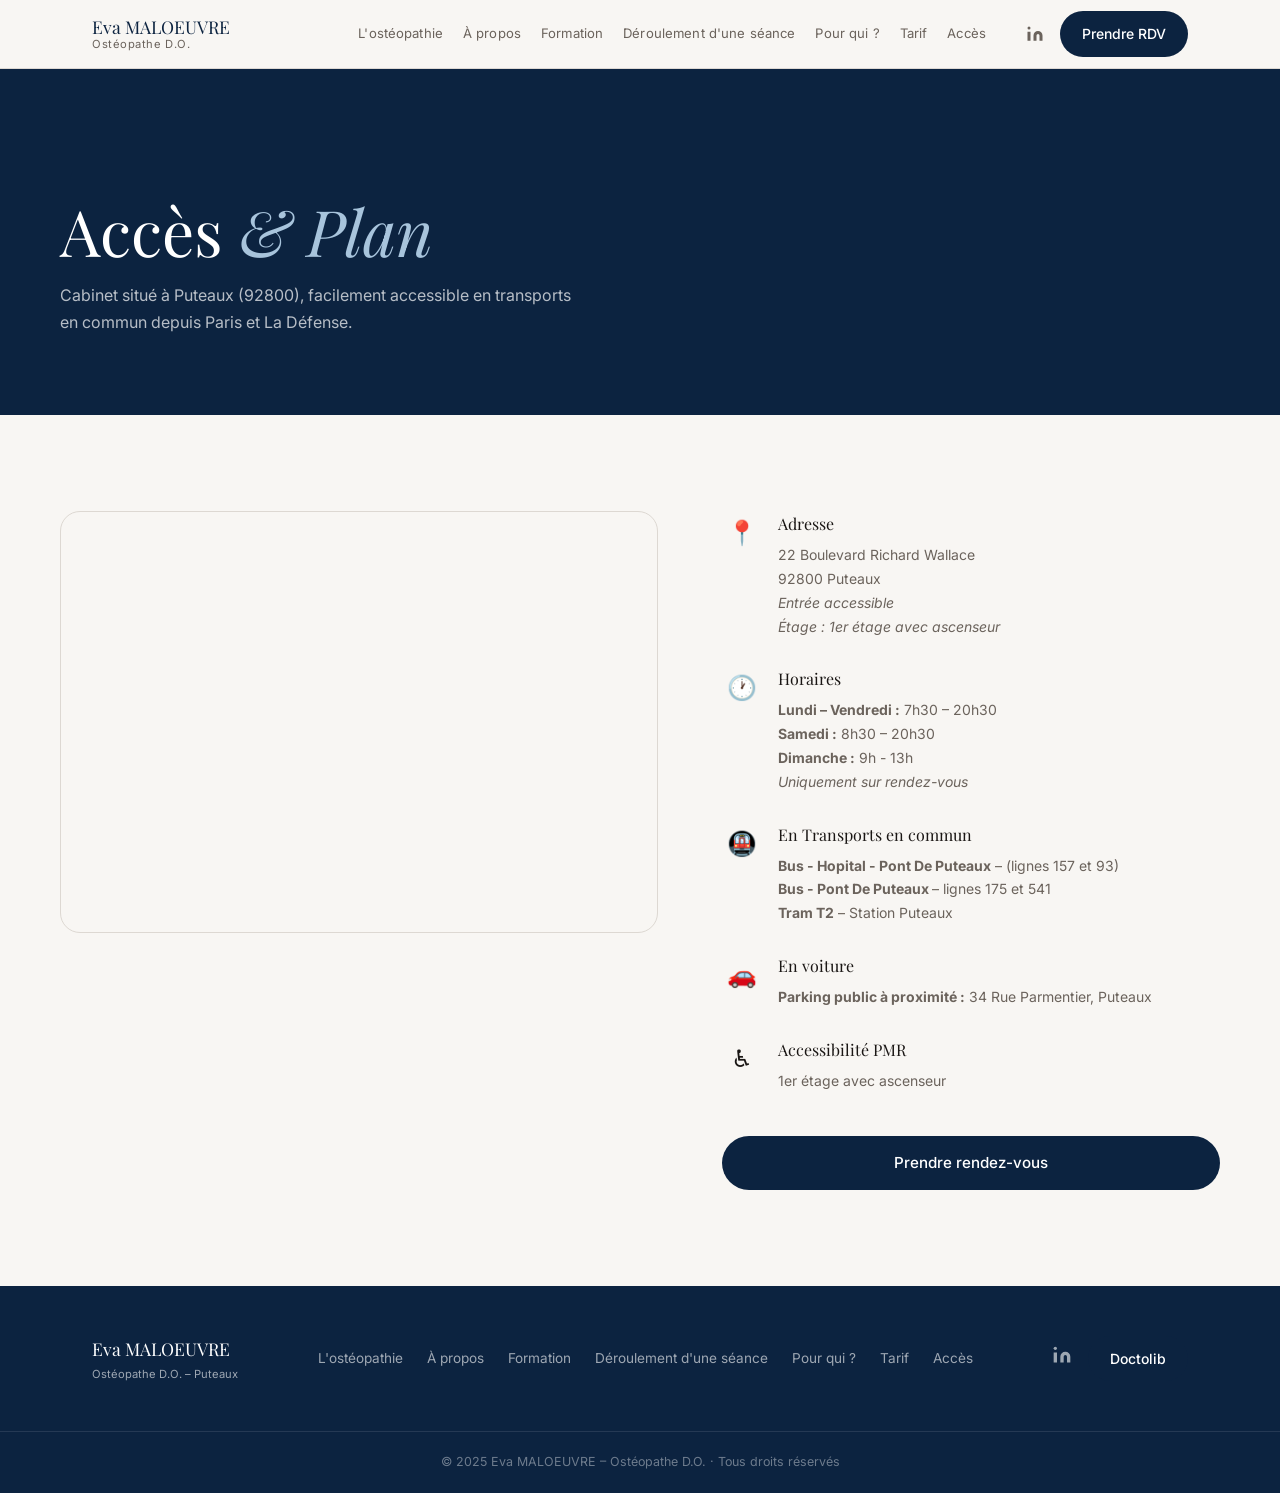
==== access.html @ df34d0b0 "premier commit" ====
<!DOCTYPE html>
<html lang="fr">
<head>
  <meta charset="UTF-8" />
  <meta name="viewport" content="width=device-width, initial-scale=1.0" />
  <title>Accès & Plan – Eva MALOEUVRE Ostéopathe Puteaux</title>

  <link rel="preconnect" href="https://fonts.googleapis.com" />
  <link rel="preconnect" href="https://fonts.gstatic.com" crossorigin />
  <link href="https://fonts.googleapis.com/css2?family=Playfair+Display:ital,wght@0,400;0,500;1,400&family=Inter:wght@300;400;500&display=swap" rel="stylesheet" />

  <link rel="stylesheet" href="style/variables.css" />
  <link rel="stylesheet" href="style/main.css" />
</head>

<body>

  <!-- NAV (identique à index.html) -->
  <header class="nav">
    <div class="nav__inner">
      <a href="index.html" class="nav__logo">
        Eva MALOEUVRE
        <span>Ostéopathe D.O.</span>
      </a>

      <nav class="nav__links">
        <a href="index.html#osteo">L'ostéopathie</a>
        <a href="index.html#apropos">À propos</a>
        <a href="index.html#parcours">Formation</a>
        <a href="index.html#deroulement">Déroulement d'une séance</a>
        <a href="index.html#publics">Pour qui ?</a>
        <a href="index.html#tarif">Tarif</a>
        <a href="access.html">Accès</a>
      </nav>

      <div class="nav__actions">
        <a href="https://www.linkedin.com/in/eva-maloeuvre-a48ba0321/R" target="_blank" rel="noopener" class="nav__icon" aria-label="LinkedIn">
          <svg width="18" height="18" viewBox="0 0 24 24" fill="currentColor"><path d="M16 8a6 6 0 016 6v7h-4v-7a2 2 0 00-2-2 2 2 0 00-2 2v7h-4v-7a6 6 0 016-6zM2 9h4v12H2z"/><circle cx="4" cy="4" r="2"/></svg>
        </a>
        <a href="https://www.doctolib.fr/osteopathe/puteaux/eva-maloeuvre" target="_blank" rel="noopener" class="btn btn--primary">
          Prendre RDV
        </a>
      </div>

      <button class="nav__burger" id="burger" aria-label="Menu">
        <span></span><span></span><span></span>
      </button>

    </div>

    <!-- menu mobile déroulant -->
    <div class="nav__mobile" id="mobile-menu">
        <a href="#osteo">L'ostéopathie</a>
        <a href="#apropos">À propos</a>
        <a href="#parcours">Formation</a>
        <a href="#deroulement">Déroulement d'une séance</a>
        <a href="#publics">Pour qui ?</a>
        <a href="#tarif">Tarif</a>
        <a href="access.html">Accès</a>
      <a href="https://www.doctolib.fr/osteopathe/puteaux/eva-maloeuvre" target="_blank" class="btn btn--primary">Prendre RDV sur Doctolib</a>
    </div>
  </header>


  <!-- PAGE HEADER -->
  <div class="page-header">
    <div class="page-header__inner">
      <h1 class="page-header__title">Accès <em>& Plan</em></h1>
      <p class="page-header__sub">Cabinet situé à Puteaux (92800), facilement accessible en transports en commun depuis Paris et La Défense.</p>
    </div>
  </div>


  <!-- CARTE + INFOS -->
  <section class="section acces">
    <div class="section__inner acces__inner">

      <!-- Carte Google Maps -->
      <div class="acces__map">
        <iframe
          iframe src="https://www.google.com/maps/embed?pb=!1m18!1m12!1m3!1d2623.8891284074216!2d2.241089!3d48.879390099999995!2m3!1f0!2f0!3f0!3m2!1i1024!2i768!4f13.1!3m3!1m2!1s0x47e665bd5a4ec871%3A0xa9710fece3dd5354!2sEva%20MALOEUVRE%20Ost%C3%A9opathe%20D.O!5e0!3m2!1sen!2sfr!4v1783077336001!5m2!1sen!2sfr" 
          width="100%"
          height="420"
          style="border:0; border-radius: 16px;"
          allowfullscreen=""
          loading="lazy"
          referrerpolicy="no-referrer-when-downgrade"
          title="Localisation du cabinet">
        </iframe>
      </div>

      <!-- Infos pratiques -->
      <div class="acces__infos">

        <div class="acces__bloc">
          <div class="acces__icon">📍</div>
          <div>
            <h3>Adresse</h3>
            <p>
              22 Boulevard Richard Wallace<br>
              92800 Puteaux
            </p>
            <p><em> Entrée accessible
            <br>Étage : 1er étage avec ascenseur </em></p>
          </div>
        </div>

        <div class="acces__bloc">
          <div class="acces__icon">🕐</div>
          <div>
            <h3>Horaires</h3>
            <p>
              <strong>Lundi – Vendredi :</strong> 7h30 – 20h30<br>
              <strong>Samedi :</strong> 8h30 – 20h30 <br>
              <strong>Dimanche :</strong> 9h - 13h <br> 
              <em>Uniquement sur rendez-vous</em>
            </p>
          </div>
        </div>

        <div class="acces__bloc">
          <div class="acces__icon">🚇</div>
          <div>
            <h3>En Transports en commun</h3>
            <p>
              <strong>Bus - Hopital - Pont De Puteaux</strong> – (lignes 157 et 93) <br>
              <strong>Bus - Pont De Puteaux </strong> – lignes 175 et 541 <br>
              <strong>Tram T2</strong> – Station Puteaux<br>
          </div>
        </div>

        <div class="acces__bloc">
          <div class="acces__icon">🚗</div>
          <div>
            <h3>En voiture</h3>
            <p>
              <strong>Parking public à proximité :</strong> 34 Rue Parmentier, Puteaux<br>
            </p>
          </div>
        </div>

        <div class="acces__bloc">
          <div class="acces__icon">♿</div>
          <div>
            <h3>Accessibilité PMR</h3>
            <p>
              1er étage avec ascenseur
            </p>
          </div>
        </div>

        <a href="https://www.doctolib.fr/osteopathe/puteaux/eva-maloeuvre" 
        target="_blank" class="btn btn--primary btn--lg" style="margin-top: 1rem;">
          Prendre rendez-vous
        </a>

      </div>

    </div>
  </section>


  <!-- ========================================================
       FOOTER
  ======================================================== -->
  <footer class="footer">
    <div class="footer__inner">

      <div class="footer__brand">
        <p class="footer__name">Eva MALOEUVRE</p>
        <p class="footer__title">Ostéopathe D.O. – Puteaux</p>
      </div>

      <div class="footer__links">
        <a href="index.html#osteo">L'ostéopathie</a>
        <a href="index.html#apropos">À propos</a>
        <a href="index.html#parcours">Formation</a>
        <a href="index.html#deroulement">Déroulement d'une séance</a>
        <a href="index.html#publics">Pour qui ?</a>
        <a href="index.html#tarif">Tarif</a>
        <a href="access.html">Accès</a>
      </div>

      <div class="footer__social">
        <a href="https://www.linkedin.com/in/AREMPLACER" target="_blank" rel="noopener" aria-label="LinkedIn">
          <svg width="20" height="20" viewBox="0 0 24 24" fill="currentColor"><path d="M16 8a6 6 0 016 6v7h-4v-7a2 2 0 00-2-2 2 2 0 00-2 2v7h-4v-7a6 6 0 016-6zM2 9h4v12H2z"/><circle cx="4" cy="4" r="2"/></svg>
        </a>
        <a href="https://www.doctolib.fr/osteopathe/puteaux/eva-maloeuvre" target="_blank" rel="noopener" class="btn btn--primary">
          Doctolib
        </a>
      </div>

    </div>
    <div class="footer__bottom">
      <p>© 2025 Eva MALOEUVRE – Ostéopathe D.O. · Tous droits réservés</p>
    </div>
  </footer>

  <script src="js/main.js"></script>
</body>
</html>
---- style/variables.css ----
:root {
    --bleu: #0C2340;
    --bleu-mid: #1A3A5C;
    --bleu-lt: #E6EEF6;
    --bleu-accent: #2C5F8A;

    --blanc: #FFFFFF;
    --creme: #F8F6F3;
    --sable: #EDE9E4;
    --bordure: #DDD8D2;

    --texte: #1A1614;
    --texte-muted: #6B635C;

    --serif: 'Playfair Display', Georgia, serif;
    --sans: 'Inter', system-ui, sans-serif;

    --radius-sm: 8px;
    --radius-md: 12px;
    --radius-lg: 20px;
    --radius-xl: 32px;

    --max-width: 1160px;
    --nav-height: 68px;
  }
---- style/main.css ----
/* ══════════════════════════════════════════
   RESET & BASE
══════════════════════════════════════════ */
*, *::before, *::after {
  box-sizing: border-box;
  margin: 0;
  padding: 0;
}

html {
  scroll-behavior: smooth;
}

body {
  font-family: var(--sans);
  background: var(--creme);
  color: var(--texte);
  line-height: 1.65;
  -webkit-font-smoothing: antialiased;
}

img {
  max-width: 100%;
  display: block;
}

a {
  color: inherit;
  text-decoration: none;
}

ul {
  list-style: none;
}

/* ══════════════════════════════════════════
   TYPOGRAPHIE GLOBALE
══════════════════════════════════════════ */
.section__title {
  font-family: var(--serif);
  font-size: clamp(1.8rem, 3vw, 2.6rem);
  font-weight: 400;
  line-height: 1.2;
  color: var(--texte);
  margin-bottom: 1.25rem;

  /* Empêche les coupures de mots moches */
  overflow-wrap: break-word;
  hyphens: none;
}

.section__title em {
  font-style: italic;
  color: var(--bleu);
}

.label {
  display: inline-block;
  font-size: 0.72rem;
  font-weight: 500;
  letter-spacing: 0.14em;
  text-transform: uppercase;
  color: var(--bleu-accent);
  margin-bottom: 0.75rem;
}

.section__sub {
  font-size: 1rem;
  color: var(--texte-muted);
  max-width: 520px;
  margin: 0 auto;
}

.section__sub2 {
  font-size: 1rem;
  color: var(--texte-muted);
  margin: left;
}
/* ══════════════════════════════════════════
   BOUTONS
══════════════════════════════════════════ */
.btn {
  display: inline-flex;
  align-items: center;
  justify-content: center;
  gap: 8px;
  padding: 11px 22px;
  border-radius: 999px;
  font-family: var(--sans);
  font-size: 0.875rem;
  font-weight: 500;
  cursor: pointer;
  border: none;
  transition: background 0.2s, transform 0.15s, opacity 0.2s;
  white-space: nowrap;
}

.btn:hover {
  transform: translateY(-1px);
}

.btn--primary {
  background: var(--bleu);
  color: var(--blanc);
}

.btn--primary:hover {
  background: var(--bleu-mid);
}

.btn--ghost {
  background: transparent;
  color: var(--bleu);
  border: 1.5px solid var(--bleu);
}

.btn--ghost:hover {
  background: var(--bleu-lt);
}

.btn--lg {
  padding: 14px 30px;
  font-size: 0.95rem;
}

/* ══════════════════════════════════════════
   NAVIGATION
══════════════════════════════════════════ */
.nav {
  position: fixed;
  top: 0;
  left: 0;
  right: 0;
  z-index: 100;
  background: rgba(248, 246, 243, 0.95);
  backdrop-filter: blur(10px);
  border-bottom: 1px solid var(--bordure);
}

.nav__inner {
  max-width: var(--max-width);
  margin: 0 auto;
  padding: 0 2rem;
  height: var(--nav-height);
  display: flex;
  align-items: center;
  gap: 1.5rem;
}

.nav__logo {
  font-family: var(--serif);
  font-size: 1.1rem;
  font-weight: 400;
  color: var(--bleu);
  line-height: 1.2;
  flex-shrink: 0;
}

.nav__logo span {
  display: block;
  font-family: var(--sans);
  font-size: 0.7rem;
  font-weight: 400;
  color: var(--texte-muted);
  letter-spacing: 0.05em;
  margin-top: 1px;
}

.nav__links {
  display: flex;
  align-items: center;
  gap: 1.25rem;   /* réduit pour tenir plus de liens */
  margin-left: auto;
}

.nav__links a {
  font-size: 0.82rem;  /* légèrement réduit pour les liens supplémentaires */
  font-weight: 400;
  color: var(--texte-muted);
  letter-spacing: 0.01em;
  transition: color 0.2s;
  white-space: nowrap;
}

.nav__links a:hover,
.nav__links a.active {
  color: var(--bleu);
}

.nav__actions {
  display: flex;
  align-items: center;
  gap: 1rem;
  margin-left: 1rem;
  flex-shrink: 0;
}

.nav__icon {
  display: flex;
  align-items: center;
  color: var(--texte-muted);
  transition: color 0.2s;
}

.nav__icon:hover {
  color: var(--bleu);
}

.nav__burger {
  display: none;
  flex-direction: column;
  gap: 5px;
  background: none;
  border: none;
  cursor: pointer;
  padding: 4px;
  margin-left: auto;
}

.nav__burger span {
  display: block;
  width: 22px;
  height: 1.5px;
  background: var(--texte);
  transition: transform 0.25s, opacity 0.25s;
}

/* menu mobile */
.nav__mobile {
  display: none;
  flex-direction: column;
  background: var(--blanc);
  border-top: 1px solid var(--bordure);
  padding: 1rem 2rem 1.5rem;
}

.nav__mobile.is-open {
  display: flex;
}

.nav__mobile a {
  padding: 0.65rem 0;
  font-size: 0.95rem;
  color: var(--texte-muted);
  border-bottom: 1px solid var(--bordure);
  transition: color 0.2s;
}

.nav__mobile a:last-child {
  border-bottom: none;
  margin-top: 1rem;
}

.nav__mobile a:hover {
  color: var(--bleu);
}

/* ══════════════════════════════════════════
   SECTIONS COMMUNES
══════════════════════════════════════════ */
.section {
  padding: 6rem 2rem;
}

.section__inner {
  max-width: var(--max-width);
  margin: 0 auto;
}

.section__header {
  text-align: center;
  margin-bottom: 3.5rem;
}

/* ══════════════════════════════════════════
   PAGE HEADER (access.html)
══════════════════════════════════════════ */
.page-header {
  background: var(--bleu);
  padding: 8rem 2rem 5rem;
  margin-top: var(--nav-height);
}

.page-header__inner {
  max-width: var(--max-width);
  margin: 0 auto;
}

.page-header .label {
  color: rgba(255,255,255,0.6);
}

.page-header__title {
  font-family: var(--serif);
  font-size: clamp(2.5rem, 5vw, 4rem);
  font-weight: 400;
  color: var(--blanc);
  line-height: 1.1;
  margin-bottom: 1rem;
}

.page-header__title em {
  font-style: italic;
  color: #A8C4DC;
}

.page-header__sub {
  color: rgba(255,255,255,0.7);
  font-size: 1rem;
  max-width: 520px;
}

/* ══════════════════════════════════════════
   HERO
══════════════════════════════════════════ */
.hero {
  min-height: 100vh;
  margin-top: var(--nav-height);
  display: grid;
  grid-template-columns: 1fr 1fr;
  max-width: var(--max-width);
  margin-left: auto;
  margin-right: auto;
  padding: 0 2rem;
  gap: 4rem;
  align-items: center;
}

.hero__content {
  padding: 4rem 0;
}

.hero__surtitle {
  font-size: 0.78rem;
  font-weight: 500;
  letter-spacing: 0.1em;
  text-transform: uppercase;
  color: var(--bleu-accent);
  margin-bottom: 1.25rem;
}

.hero__title {
  font-family: var(--serif);
  font-size: clamp(2.2rem, 4vw, 3.4rem);
  font-weight: 400;
  line-height: 1.15;
  color: var(--texte);
  margin-bottom: 1.5rem;
}

.hero__title em {
  font-style: italic;
  color: var(--bleu);
}

.hero__sub {
  font-size: 1.05rem;
  color: var(--texte-muted);
  line-height: 1.75;
  max-width: 460px;
  margin-bottom: 2.5rem;
}

.hero__ctas {
  display: flex;
  gap: 1rem;
  flex-wrap: wrap;
  margin-top: 2rem;
}

/* Photo hero */
.hero__photo {
  display: flex;
  justify-content: center;
  align-items: center;
}

.hero__photo img {
  width: 100%;
  max-width: 420px;
  height: 560px;
  object-fit: cover;
  object-position: top center;
  border-radius: var(--radius-xl);
}

/* ══════════════════════════════════════════
   OSTÉOPATHIE
══════════════════════════════════════════ */
.osteo {
  background: var(--bleu);
  padding: 6rem 2rem;
}

.osteo__inner {
  max-width: var(--max-width);
  margin: 0 auto;
  display: grid;
  grid-template-columns: 1fr 1fr;  /* colonne gauche = photo, droite = texte */
  gap: 5rem;
  align-items: center;
}

.hero__photo2 {
  order : 1; 
  display: flex;
  justify-content: center;
  align-items: center;
}

.hero__photo2 img {
  width: 100%;
  max-width: 480px;
  height: 540px;
  object-fit: cover;
  border-radius: var(--radius-xl);
}

.osteo__text {
  order: 2;
}

.osteo__text .section__title {
  color: var(--blanc);
  white-space: nowrap;          
  overflow: visible;
}

@media (max-width: 600px) {
  .osteo__text .section__title {
    white-space: normal;
  }
}

.osteo__text .section__title em {
  font-style: italic;
  color: #A8C4DC;
  white-space: nowrap; 
}

.osteo__text .label {
  color: rgba(255,255,255,0.6);
}

.osteo__text p {
  font-size: 0.97rem;
  color: rgba(255,255,255,0.75);
  line-height: 1.8;
  margin-bottom: 1rem;
}

/* ══════════════════════════════════════════
A PROPOS
══════════════════════════════════════════ */
.apropos {
  background: var(--bordure);
  padding: 6rem 2rem;
}

.apropos__inner {
  max-width: var(--max-width);
  margin: 0 auto;
  display: grid;
  grid-template-columns: 1fr;
  gap: 5rem;
  align-items: center;
}

.apropos__text .section__title {
  color: var(--bleu);
  white-space: nowrap;         
  overflow: visible;
}

/* Si le titre est trop long sur mobile, on enlève le no-wrap */
@media (max-width: 600px) {
  .apropos__text .section__title {
    white-space: normal;
  }
}

.apropos__text .section__title em {
  font-style: italic;
  color: var(--bleu-mid);
  white-space: nowrap; 
}

.apropos__text .label {
  color: rgba(255,255,255,0.6);
}

.apropos__text p {
  font-size: 0.97rem;
  color: rgba(0, 0, 0, 0.75);
  line-height: 1.8;
  margin-bottom: 1rem;
}

/* ══════════════════════════════════════════
   PARCOURS
══════════════════════════════════════════ */
.parcours {
  background: var(--sable);
}

.parcours__inner {
  max-width: var(--max-width);
  margin: 0 auto;
}

.parcours__content .section__title {
  color: var(--bleu);
  white-space: nowrap;         
  overflow: visible;
}

.parcours__content p:not(.label):not(.timeline__date) {
  font-size: 0.97rem;
  color: var(--texte-muted);
  line-height: 1;
  margin-bottom: 1.5rem;
}

.cv-group__title {
  font-size: 1.25rem;
  font-weight: 700;
  text-transform: uppercase;
  letter-spacing: 0.08em;
  color: var(--bleu);
  margin-top: 2.5rem;
  margin-bottom: 0.5rem;
}

.cv-group__title:first-child {
  margin-top: 0;
}

.cv-list {
  display: flex;
  flex-direction: column;
  gap: 1rem;
  margin-top: 2.5rem;
}

.cv-item {
  border-left: 3px solid var(--bleu); 
  padding-left: 1.5rem;
}

.cv-item__date {
  font-size: 1.15rem;
  text-transform: uppercase;
  letter-spacing: 0.05em;
  color: var(--bleu);
  margin-bottom: 0.3rem;
}

.cv-item__title {
  font-size: 1.15rem;
  font-weight: 700;
  margin-bottom: 0.4rem;
  color: var(--bleu);
}

.cv-item__desc {
  font-size: 0.95rem;
  line-height: 1;
  color: rgba(0,0,0,0.7); /* adapte selon ton fond de section */
}

/* ══════════════════════════════════════════
   DEROULEMENT
══════════════════════════════════════════ */

.deroulement {
  background: var(--blanc);
}

.deroulement__inner {
  max-width: var(--max-width);
  margin: 0 auto;
}

.deroulement__content p:not(.label):not(.timeline__date) {
  font-size: 0.97rem;
  color: var(--texte-muted);
  line-height: 1.8;
  margin-bottom: 1.5rem;
}

.deroulement__text .section__title {
  color: var(--bleu);
  white-space: nowrap;         
  overflow: visible;
}

.deroulement__content .section__title em {
  font-style: italic;
  color: var(--bleu-mid);
  white-space: nowrap; 
}

/* Timeline */
.timeline {
  display: flex;
  flex-direction: column;
  margin-top: 2rem;
  margin-bottom: 2rem;
  position: relative;
}

.timeline::before {
  content: '';
  position: absolute;
  left: 7px;
  top: 8px;
  bottom: 8px;
  width: 1px;
  background: var(--bordure);
}

.timeline__item {
  display: flex;
  gap: 1.5rem;
  padding-bottom: 2.5rem;
  position: relative;
}

.timeline__item:last-child {
  padding-bottom: 0;
}

.timeline__dot {
  width: 15px;
  height: 15px;
  border-radius: 50%;
  background: var(--blanc);
  border: 2px solid var(--bleu);
  flex-shrink: 0;
  margin-top: 4px;
  position: relative;
  z-index: 1;
}

.timeline__item:last-child .timeline__dot {
  background: var(--bleu);
}


.timeline__body h3 {
  font-family: var(--serif);
  font-size: 1.1rem;
  font-weight: 400;
  color: var(--texte);
  margin-bottom: 0.35rem;
}

.timeline__body p {
  font-size: 0.875rem;
  color: var(--texte-muted);
  line-height: 1.65;
}


.deroulement-bubble {
  background: var(--bleu);
  border-radius: var(--radius-xl);
  padding: 1rem 1.75rem;
  text-align: center;
  transition: transform 0.2s, box-shadow 0.2s, border-color 0.2s;
}

.deroulement-bubble:hover {
  transform: translateY(-4px);
  box-shadow: 0 16px 40px rgba(12, 35, 64, 0.08);
  border-color: var(--bleu-accent);
}

.deroulement-bubble h3 {
  font-family: var(--serif);
  font-size: 1.2rem;
  font-weight: 400;
  color: var(--blanc);
  margin-bottom: 0.6rem;
}

.deroulement-bubble p {
  font-size: 0.87rem;
  color: var(--bordure);
  line-height: 1.7;
}

/* ══════════════════════════════════════════
   PUBLICS 
══════════════════════════════════════════ */
.publics {
  background: var(--creme);
}

.publics__inner {
  max-width: var(--max-width);
  margin: 0 auto;
}

.publics__content .section__title {
  color: var(--bleu);
  white-space: nowrap;         
  overflow: visible;
}

.publics__content p:not(.label):not(.timeline__date) {
  font-size: 0.97rem;
  color: var(--texte-muted);
  line-height: 1;
  margin-bottom: 1.5rem;
}

.publics__grid {
  display: grid;
  grid-template-columns: repeat(3, 1fr);
  gap: 1.5rem;
  margin: 1.5rem auto 3.5rem auto;
}

.public-bubble {
  background: var(--blanc);
  border: 1px solid var(--bordure);
  border-radius: var(--radius-xl);
  padding: 2rem 1.75rem;
  text-align: left;
  transition: transform 0.2s, box-shadow 0.2s, border-color 0.2s;
}

.public-bubble:hover {
  transform: translateY(-4px);
  box-shadow: 0 16px 40px rgba(12, 35, 64, 0.08);
  border-color: var(--bleu-accent);
}

.public-bubble__icon {
  font-size: 2.5rem;
  margin-bottom: 1rem;
  text-align: center; 
}

.public-bubble h3 {
  text-align: center; 
}

.public-bubble h3 {
  font-family: var(--serif);
  font-size: 1.2rem;
  font-weight: 400;
  color: var(--bleu);
  margin-bottom: 0.6rem;
}

.public-bubble__intro {
  font-size: 0.87rem;
  color: var(--texte-muted);
  line-height: 1.7;
  margin-bottom: 1.2rem;
}

.public-bubble__label {
  font-size: 0.85rem;
  font-weight: 600;
  color: var(--bleu);
  margin-top: 1rem;
  margin-bottom: 0.5rem;
}

.public-bubble__list {
  list-style: disc;
  padding-left: 1.2rem;
  margin-bottom: 0.5rem;
}

.public-bubble__list li {
  font-size: 0.87rem;
  color: var(--texte-muted);
  line-height: 1.6;
  margin-bottom: 0.4rem;
}

.public-bubble__desc {
  font-size: 0.87rem;
  color: var(--texte-muted);
  line-height: 1.7;
  margin-top: 0.3rem;
}
/* ══════════════════════════════════════════
   TARIF
══════════════════════════════════════════ */
.tarif {
  background: var(--blanc);
}

.tarif__card {
  max-width: 680px;
  margin: 0 auto;
  background: var(--bleu-lt);
  border: 1px solid var(--bleu-accent);
  border-radius: var(--radius-xl);
  padding: 3rem;
  display: flex;
  flex-direction: column;
  gap: 2rem;
}

.tarif__price {
  display: flex;
  align-items: baseline;
  gap: 0.75rem;
}

.tarif__amount {
  font-family: var(--serif);
  font-size: 4rem;
  font-weight: 400;
  color: var(--bleu);
  line-height: 1;
}

.tarif__per {
  font-size: 1rem;
  color: var(--texte-muted);
}

.tarif__details {
  border-top: 1px solid var(--bordure);
  padding-top: 1.5rem;
}

.tarif__details p {
  font-size: 0.95rem;
  color: var(--texte-muted);
  margin-bottom: 1rem;
  line-height: 1.75;
}

.tarif__details ul {
  display: flex;
  flex-direction: column;
  gap: 0.4rem;
}

.tarif__details li {
  font-size: 0.875rem;
  color: var(--texte-muted);
  padding-left: 1.25rem;
  position: relative;
}

.tarif__details li::before {
  content: '–';
  position: absolute;
  left: 0;
  color: var(--bleu-accent);
}

.tarif__mutuelle {
  background: var(--blanc);
  border-radius: var(--radius-md);
  padding: 1.25rem 1.5rem;
}

.tarif__mutuelle p {
  font-size: 0.875rem;
  color: var(--texte-muted);
  line-height: 1.7;
}

.tarif__cta {
  align-self: flex-start;
}

/* ══════════════════════════════════════════
   ACCÈS (access.html)
══════════════════════════════════════════ */
.acces__inner {
  display: grid;
  grid-template-columns: 1.2fr 1fr;
  gap: 4rem;
  align-items: start;
}

.acces__map {
  border-radius: var(--radius-lg);
  overflow: hidden;
  border: 1px solid var(--bordure);
}

.acces__map iframe {
  display: block;
  width: 100%;
  height: 420px;
  border: 0;
}

.acces__infos {
  display: flex;
  flex-direction: column;
  gap: 1.75rem;
}

.acces__bloc {
  display: flex;
  gap: 1rem;
  align-items: flex-start;
}

.acces__icon {
  font-size: 1.5rem;
  flex-shrink: 0;
  width: 40px;
  text-align: center;
  padding-top: 2px;
}

.acces__bloc h3 {
  font-family: var(--serif);
  font-size: 1rem;
  font-weight: 400;
  color: var(--texte);
  margin-bottom: 0.35rem;
}

.acces__bloc p {
  font-size: 0.875rem;
  color: var(--texte-muted);
  line-height: 1.7;
}

/* ══════════════════════════════════════════
   FOOTER
══════════════════════════════════════════ */
.footer {
  background: var(--bleu);
  color: rgba(255,255,255,0.6);
}

.footer__inner {
  max-width: var(--max-width);
  margin: 0 auto;
  padding: 3rem 2rem;
  display: flex;
  align-items: center;
  justify-content: space-between;
  gap: 2rem;
  flex-wrap: wrap;
}

.footer__name {
  font-family: var(--serif);
  font-size: 1.1rem;
  color: var(--blanc);
  font-weight: 400;
}

.footer__title {
  font-size: 0.7rem;
  margin-top: 2px;
}

.footer__links {
  display: flex;
  gap: 1.5rem;
  flex-wrap: wrap;
}

.footer__links a {
  font-size: 0.85rem;
  color: rgba(255,255,255,0.6);
  transition: color 0.2s;
}

.footer__links a:hover {
  color: var(--blanc);
}

.footer__social {
  display: flex;
  align-items: center;
  gap: 1rem;
}

.footer__social a:first-child {
  color: rgba(255,255,255,0.6);
  transition: color 0.2s;
}

.footer__social a:first-child:hover {
  color: var(--blanc);
}

.footer__bottom {
  border-top: 1px solid rgba(255,255,255,0.1);
  padding: 1.25rem 2rem;
  text-align: center;
}

.footer__bottom p {
  font-size: 0.78rem;
  color: rgba(255,255,255,0.4);
}

/* ══════════════════════════════════════════
   RESPONSIVE – TABLETTE
══════════════════════════════════════════ */
@media (max-width: 960px) {
  /* Hero */
  .hero {
    grid-template-columns: 1fr;
    padding-top: 3rem;
    padding-bottom: 3rem;
    gap: 2rem;
    min-height: auto;
  }

  .hero__photo { order: -1; }

  .hero__photo img {
    height: 340px;
    max-width: 100%;
  }

  /* Ostéo : passe en colonne unique */
  .osteo__inner {
    grid-template-columns: 1fr;
    gap: 3rem;
  }

  /* Sur tablette : photo au-dessus du texte */
  .hero__photo2 {
    order: -1;
  }

  .hero__photo2 img {
    height: 300px;
    max-width: 100%;
  }

  /* Publics */
  .publics__grid {
    grid-template-columns: repeat(2, 1fr);
  }

  /* Accès */
  .acces__inner {
    grid-template-columns: 1fr;
    gap: 2.5rem;
  }

  /* Footer */
  .footer__inner {
    flex-direction: column;
    text-align: center;
    gap: 1.5rem;
  }

  .footer__links {
    justify-content: center;
  }
}

/* ══════════════════════════════════════════
   RESPONSIVE – MOBILE
══════════════════════════════════════════ */
@media (max-width: 640px) {
  .section {
    padding: 4rem 1.25rem;
  }

  .nav__links,
  .nav__actions {
    display: none;
  }

  .nav__burger {
    display: flex;
  }

  .publics__grid {
    grid-template-columns: 1fr;
  }

  .tarif__card {
    padding: 2rem 1.5rem;
  }

  .tarif__amount {
    font-size: 3rem;
  }

  .hero__ctas {
    flex-direction: column;
  }

  .btn--lg {
    text-align: center;
    justify-content: center;
  }
}
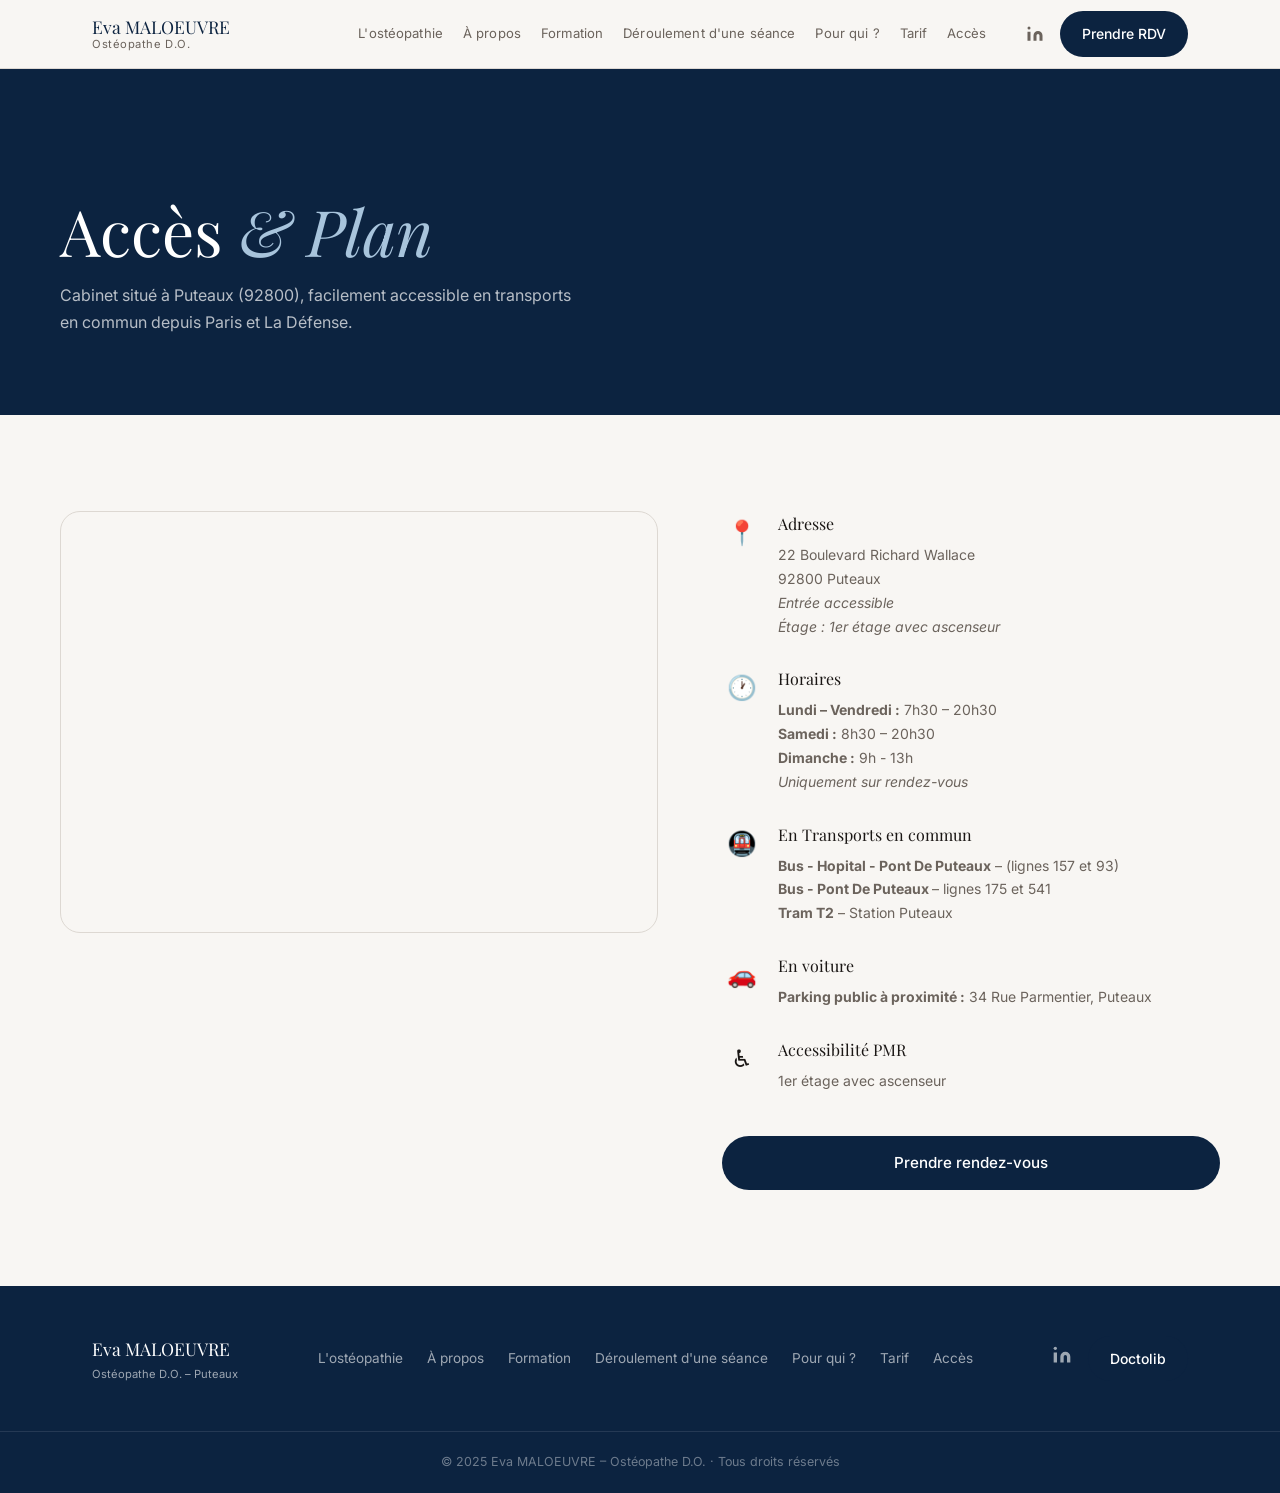
==== commit 867c98d7: "Change script source path to uppercase 'JS'" ====
--- a/access.html
+++ b/access.html
@@ -196,6 +196,6 @@
     </div>
   </footer>
 
-  <script src="js/main.js"></script>
+  <script src="JS/main.js"></script>
 </body>
 </html>
--- a/style/main.css
+++ b/style/main.css
@@ -126,6 +126,7 @@
 /* ══════════════════════════════════════════
    NAVIGATION
 ══════════════════════════════════════════ */
+
 .nav {
   position: fixed;
   top: 0;
@@ -145,6 +146,7 @@
   display: flex;
   align-items: center;
   gap: 1.5rem;
+  position: relative;
 }
 
 .nav__logo {
@@ -169,12 +171,12 @@
 .nav__links {
   display: flex;
   align-items: center;
-  gap: 1.25rem;   /* réduit pour tenir plus de liens */
+  gap: 1.25rem;
   margin-left: auto;
 }
 
 .nav__links a {
-  font-size: 0.82rem;  /* légèrement réduit pour les liens supplémentaires */
+  font-size: 0.82rem;
   font-weight: 400;
   color: var(--texte-muted);
   letter-spacing: 0.01em;
@@ -206,6 +208,8 @@
   color: var(--bleu);
 }
 
+
+/* Burger mobile */
 .nav__burger {
   display: none;
   flex-direction: column;
@@ -225,10 +229,15 @@
   transition: transform 0.25s, opacity 0.25s;
 }
 
-/* menu mobile */
+/* Menu mobile */
 .nav__mobile {
   display: none;
   flex-direction: column;
+  position: absolute;
+  top: 100%;
+  left: 0;
+  right: 0;
+
   background: var(--blanc);
   border-top: 1px solid var(--bordure);
   padding: 1rem 2rem 1.5rem;
@@ -253,6 +262,29 @@
 
 .nav__mobile a:hover {
   color: var(--bleu);
+}
+
+
+/* Ajustements mobile */
+@media (max-width: 640px) {
+
+  .nav__inner {
+    padding: 0 1.25rem;
+  }
+
+  .nav__logo {
+    font-size: 1rem;
+  }
+
+  .nav__links,
+  .nav__actions {
+    display: none;
+  }
+
+  .nav__burger {
+    display: flex;
+  }
+
 }
 
 /* ══════════════════════════════════════════
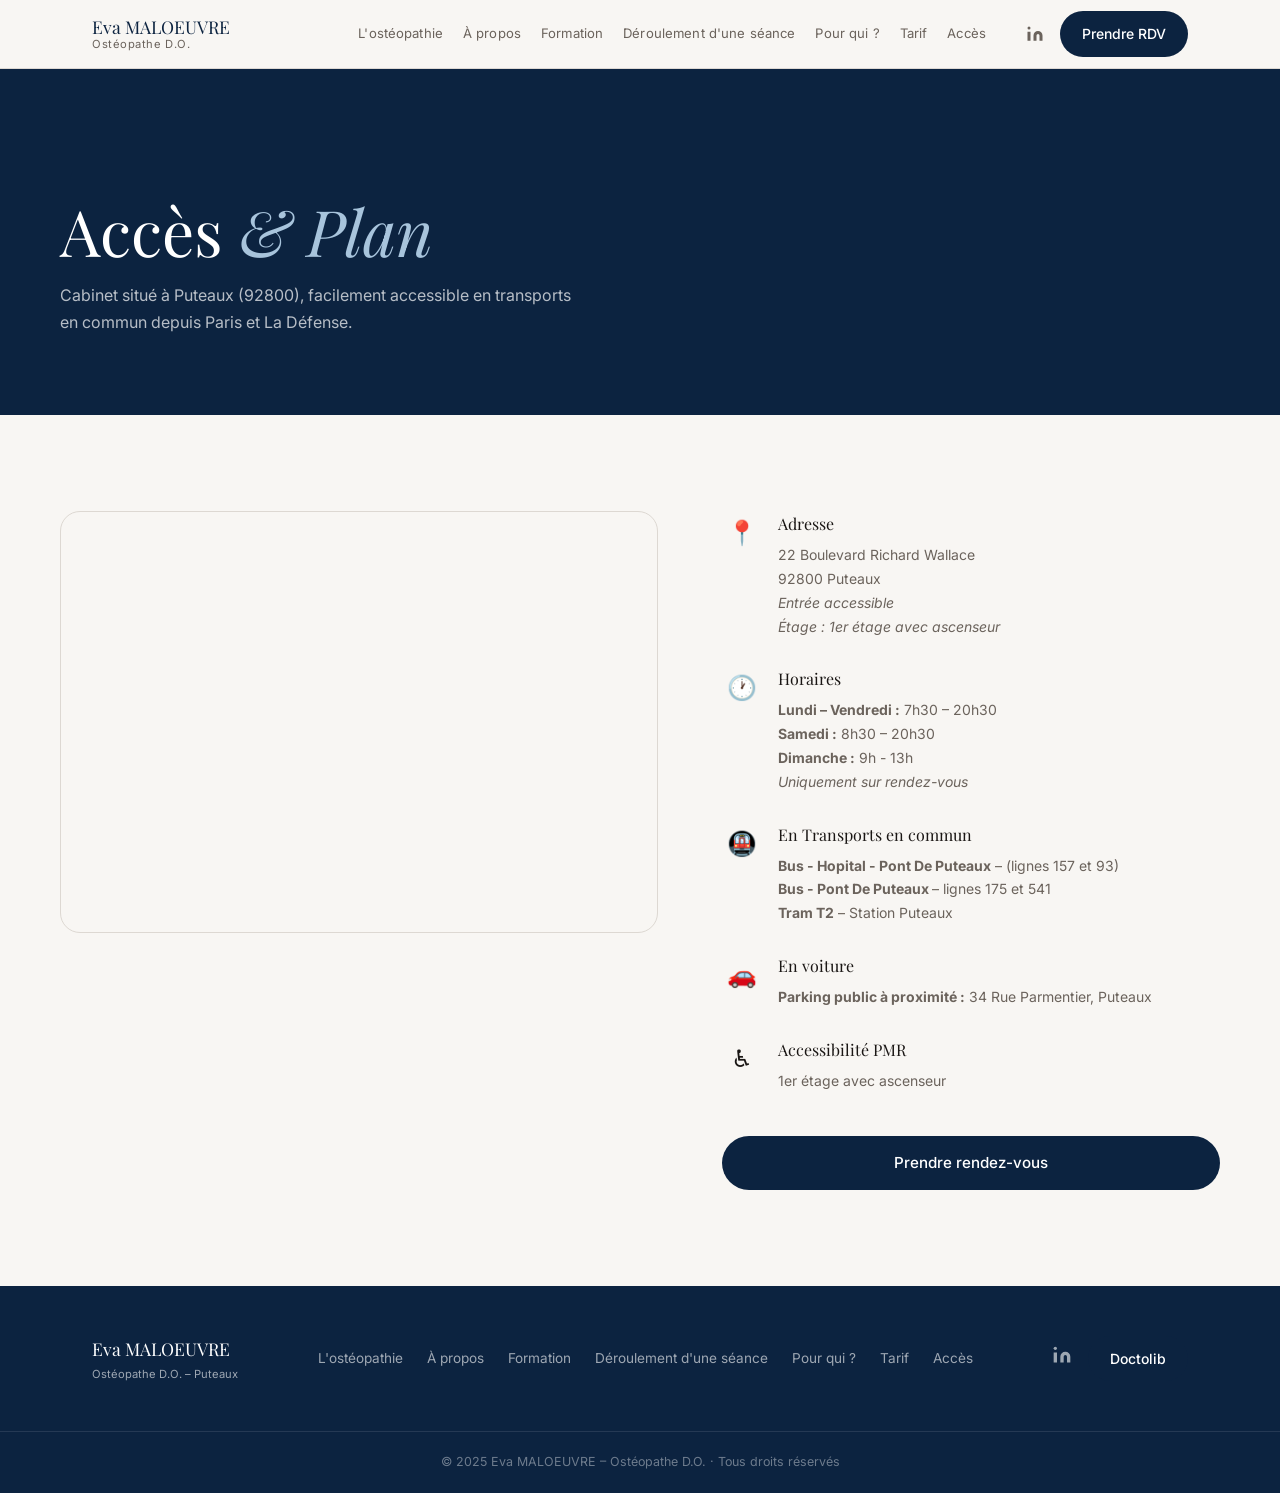
==== commit 8051cb93: "Update access.html" ====
--- a/access.html
+++ b/access.html
@@ -60,7 +60,6 @@
       <a href="https://www.doctolib.fr/osteopathe/puteaux/eva-maloeuvre" target="_blank" class="btn btn--primary">Prendre RDV sur Doctolib</a>
     </div>
   </header>
-
 
   <!-- PAGE HEADER -->
   <div class="page-header">
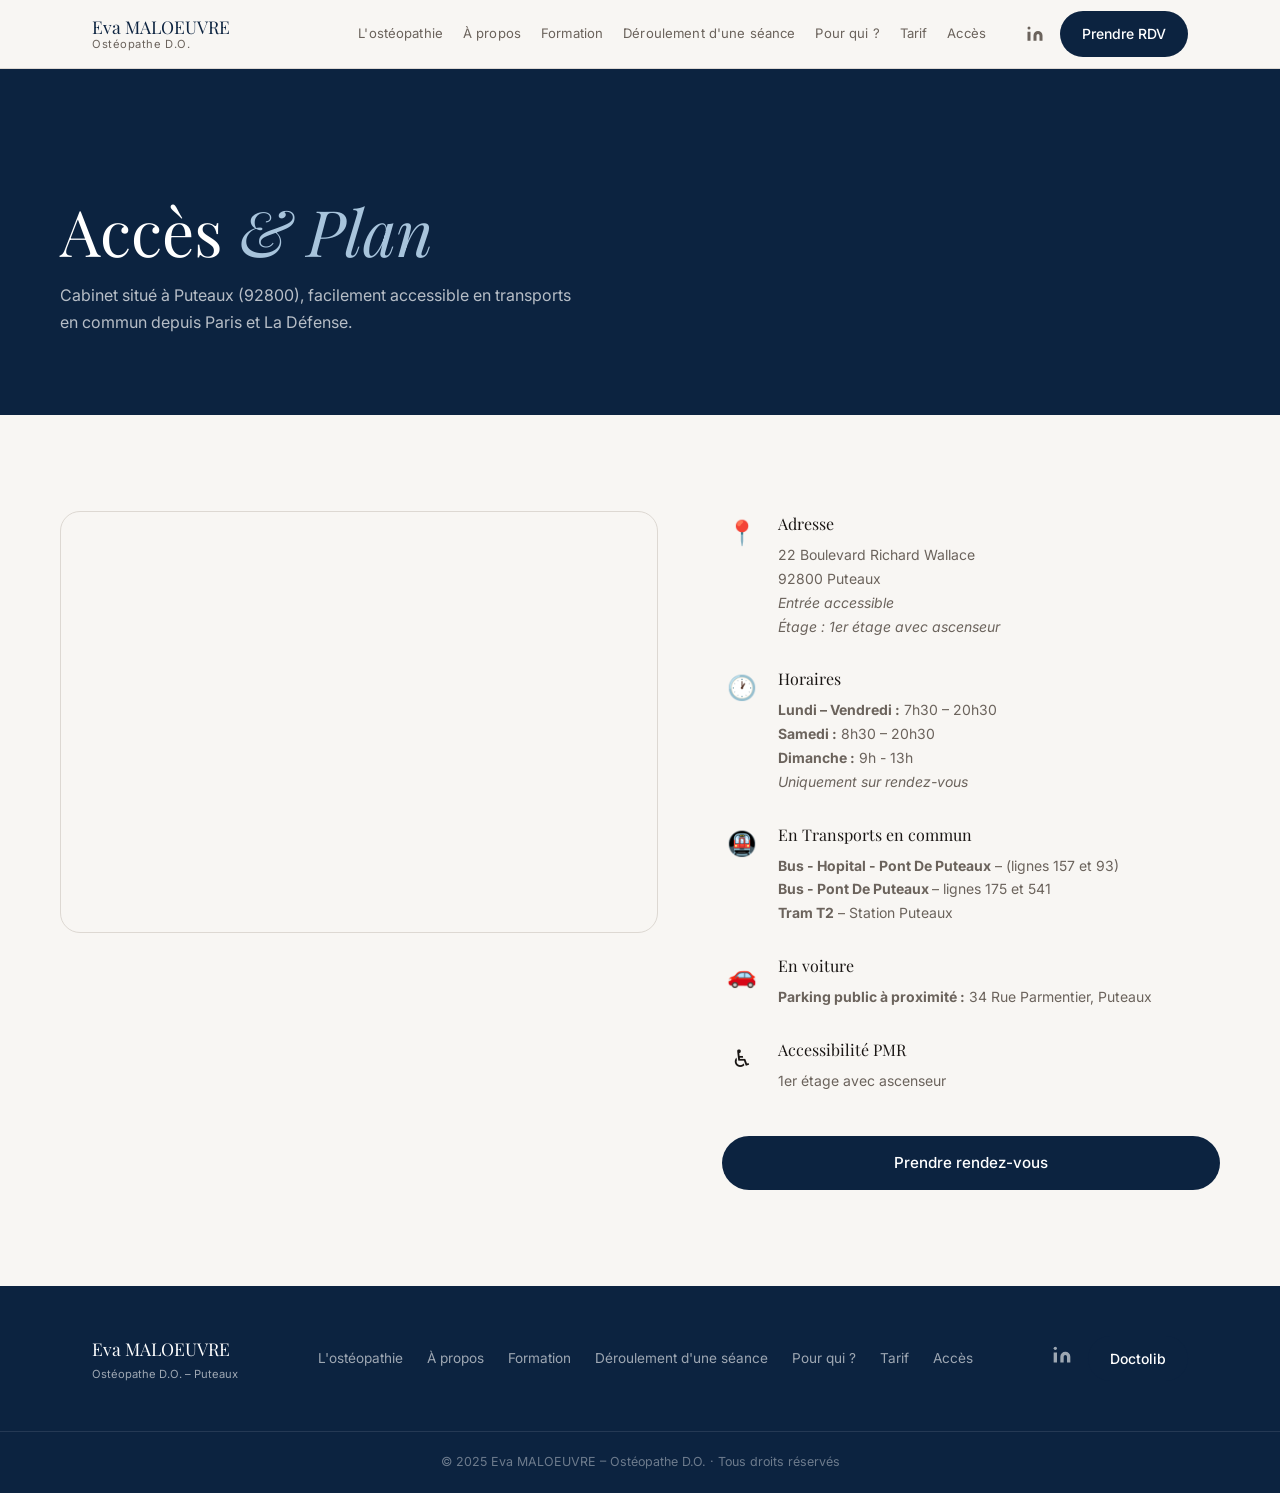
==== commit 0fc8bbbe: "correction menu mobile" ====
--- a/access.html
+++ b/access.html
@@ -15,7 +15,7 @@
 
 <body>
 
-  <!-- NAV (identique à index.html) -->
+  <!-- NAV (identique à index.html) probleme car le menu s'ouvre mais pas possible de lié alors que sur pc ca marche-->
   <header class="nav">
     <div class="nav__inner">
       <a href="index.html" class="nav__logo">
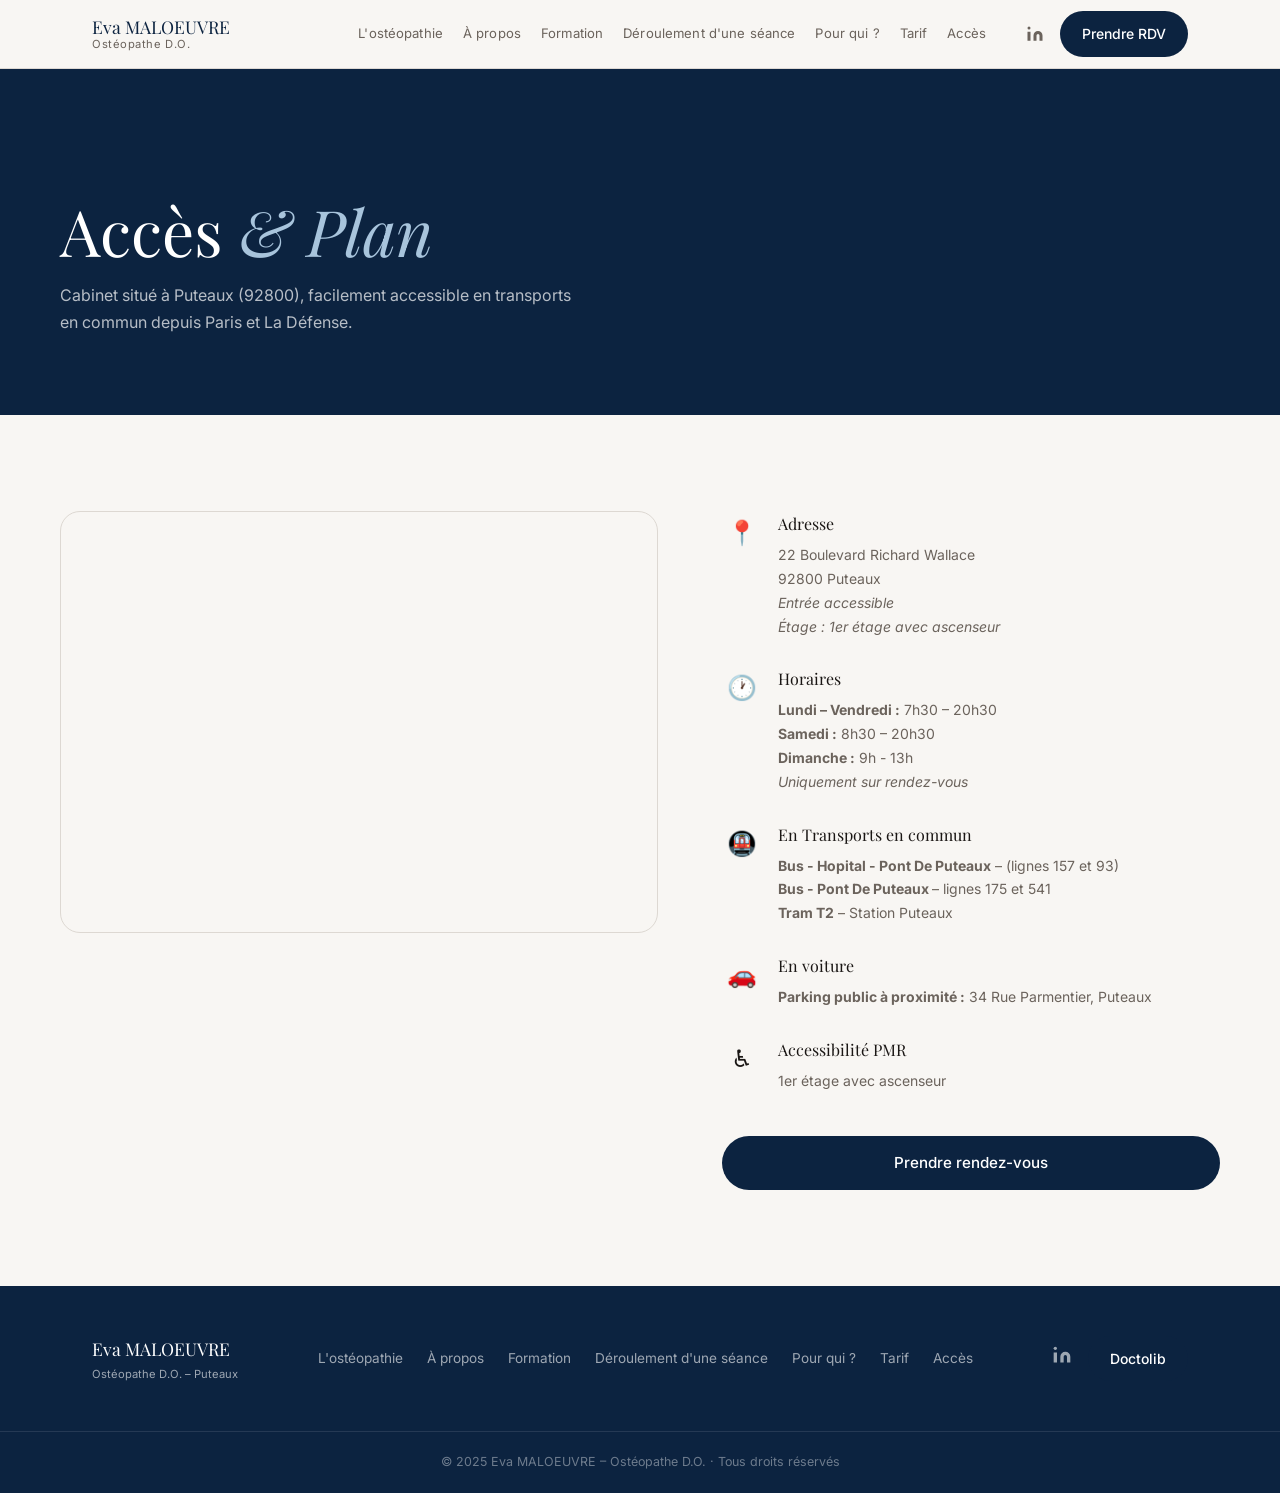
==== commit 42c48bf5: "fix liens nav mobile" ====
--- a/access.html
+++ b/access.html
@@ -50,12 +50,12 @@
 
     <!-- menu mobile déroulant -->
     <div class="nav__mobile" id="mobile-menu">
-        <a href="#osteo">L'ostéopathie</a>
-        <a href="#apropos">À propos</a>
-        <a href="#parcours">Formation</a>
-        <a href="#deroulement">Déroulement d'une séance</a>
-        <a href="#publics">Pour qui ?</a>
-        <a href="#tarif">Tarif</a>
+        <a href="index.html#osteo">L'ostéopathie</a>
+        <a href="index.html#apropos">À propos</a>
+        <a href="index.html#parcours">Formation</a>
+        <a href="index.html#deroulement">Déroulement d'une séance</a>
+        <a href="index.html#publics">Pour qui ?</a>
+        <a href="index.html#tarif">Tarif</a>
         <a href="access.html">Accès</a>
       <a href="https://www.doctolib.fr/osteopathe/puteaux/eva-maloeuvre" target="_blank" class="btn btn--primary">Prendre RDV sur Doctolib</a>
     </div>
